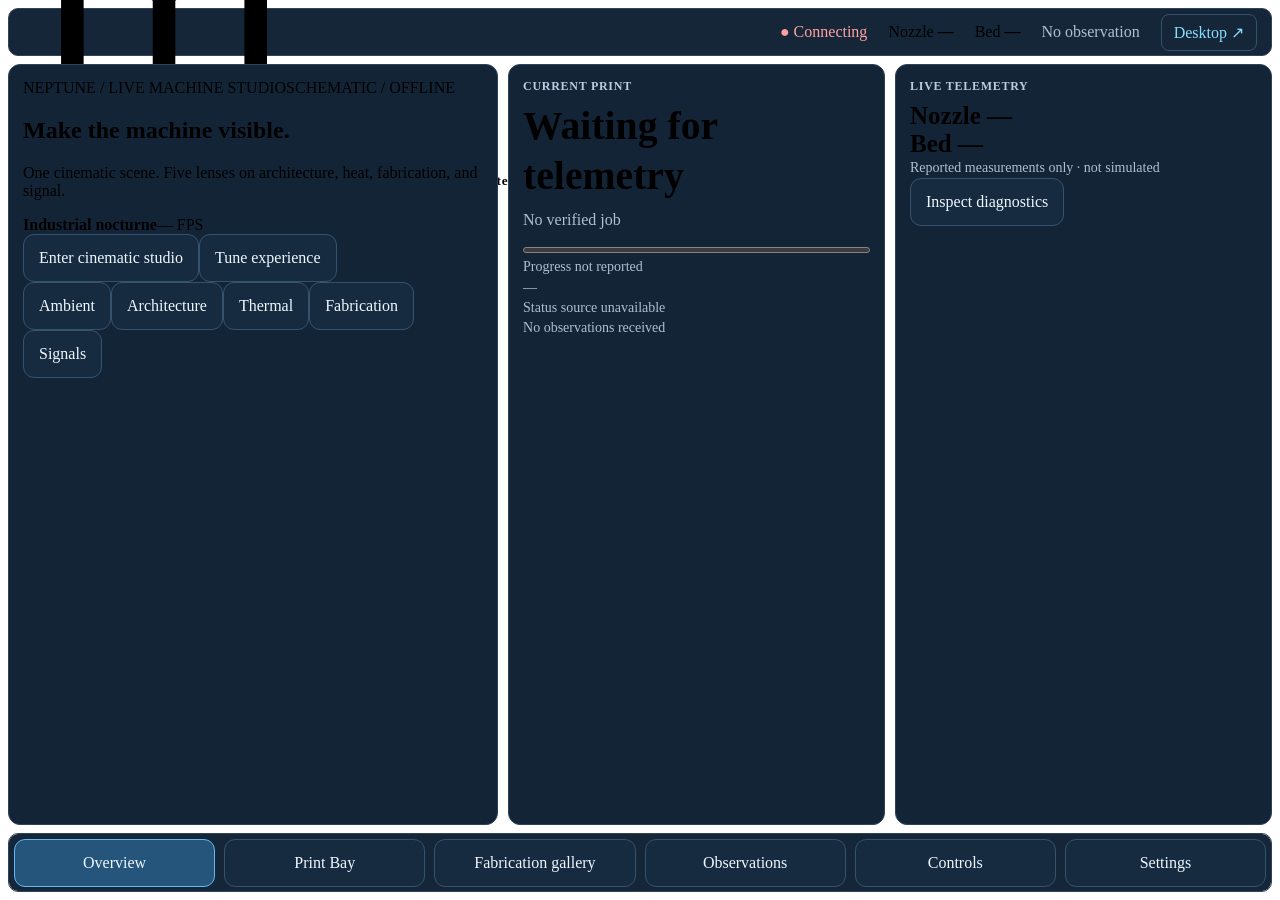
==== integrations/mks-wifi/src/mks_wifi_bridge/static/hmi.html @ a1d545db "feat(print-bay): deliver verified archived stages through confirmed USB-owner local storage" ====
<!doctype html>
<html lang="en">
<head>
<meta charset="utf-8">
<meta name="viewport" content="width=device-width, initial-scale=1, viewport-fit=cover">
<meta name="theme-color" content="#09131e">
<title>Neptune Observatory · Waveshare HMI</title>
<link rel="stylesheet" href="/static/observatory_theme.css">
<link rel="stylesheet" href="/static/hmi_theme.css">
<style>
*{box-sizing:border-box}body{margin:0;overflow:hidden}button,input{font:inherit}button{cursor:pointer;min-height:48px;border:1px solid #35536c;background:#172b40;color:#eef7ff;border-radius:11px;padding:6px 15px;touch-action:manipulation}button:focus-visible,a:focus-visible{outline:3px solid #6bcbff;outline-offset:2px}button[aria-current="page"]{background:#25557b;border-color:#60b8f5}
#app{width:100vw;height:100dvh;min-height:280px;display:grid;grid-template-rows:48px minmax(0,1fr) 59px;gap:8px;padding:8px}
header{display:flex;align-items:center;justify-content:space-between;gap:14px;padding:0 14px;background:#152638;border:1px solid #2e445c;border-radius:10px;white-space:nowrap;min-width:0}
.brand{font-weight:800;letter-spacing:.05em}.muted{color:#acc1d2}.topdata{display:flex;align-items:center;gap:21px;font-size:16px;min-width:0}.topdata span{white-space:nowrap}
header a{color:#89dbff;text-decoration:none;border:1px solid #35536c;border-radius:8px;padding:8px 12px}
#health[data-state="live"]{color:#63e6ad}#health[data-state="offline"]{color:#ff9f9f}#health[data-state="stale"]{color:#fbd078}
main{min-height:0;overflow:hidden}.view{height:100%;display:none;min-height:0}.view.active{display:grid}
#view-overview{grid-template-columns:1.3fr 1fr 1fr;gap:10px}.tile{background:#142437;border:1px solid #2c4359;border-radius:12px;padding:14px;min-width:0;overflow:hidden}
.heading{margin:0 0 8px;color:#b7cde0;text-transform:uppercase;font-size:12px;font-weight:750;letter-spacing:.06em}
.hero{font-size:clamp(27px,3.1vw,40px);font-weight:750;line-height:1.25;font-variant-numeric:tabular-nums;overflow:hidden;text-overflow:ellipsis}
.value{font-size:25px;font-weight:750;white-space:nowrap}.detail{font-size:14px;color:#abc0d2;line-height:1.45}.filename{overflow:hidden;white-space:nowrap;text-overflow:ellipsis;font-size:16px;margin:10px 0}
progress{width:100%;height:12px;accent-color:#5bd4ac}
#view-models{grid-template-rows:auto minmax(0,1fr);gap:6px}.models-head,.observations-head{display:flex;align-items:center;justify-content:space-between;min-width:0;gap:12px}.models-head .heading,.observations-head .heading{margin:0}#model-count{font-size:13px}
#models{display:flex;align-items:stretch;gap:12px;min-height:0;overflow-x:auto;overflow-y:hidden;scroll-snap-type:x mandatory;overscroll-behavior-x:contain;touch-action:pan-x;scrollbar-width:thin;padding:2px 3px 10px}
.model{flex:0 0 255px;max-width:34vw;min-width:190px;scroll-snap-align:start;display:grid;grid-template-rows:minmax(0,1fr) auto auto;padding:9px;gap:4px;border:1px solid #344e68;border-radius:12px;background:#16283a;overflow:hidden;cursor:pointer}
.model.selected{border-color:#65c8ff;background:#1b3952}.model img,.model-placeholder{width:100%;height:100%;min-height:0;object-fit:contain;background:#0c1927;border-radius:7px;display:grid;place-items:center}.model-placeholder{font-size:40px;color:#7894ab}
.model strong{font-size:15px;overflow:hidden;text-overflow:ellipsis;white-space:nowrap}.model small{font-size:12px;color:#b7cada;white-space:nowrap;overflow:hidden;text-overflow:ellipsis}
#view-observations{grid-template-columns:minmax(0,2.2fr) minmax(245px,1fr);gap:10px}
.graph-wrap{height:calc(100% - 25px);min-height:0}#chart{width:100%;height:100%}.legend{font-size:13px;color:#b6c9da}.legend b{color:#7bd1ff}.legend b.bed{color:#f8b879}
#view-controls{grid-template-columns:repeat(3,minmax(0,1fr));gap:10px}.control-card{display:flex;flex-direction:column;justify-content:space-between;gap:8px}.control-card .detail{font-size:13px}.control-card a{display:inline-flex;align-items:center;justify-content:center;min-height:48px;border:1px solid #3e6b89;border-radius:9px;background:#224460;color:#fff;text-decoration:none;font-weight:650}
nav{display:flex;gap:9px;align-items:center;justify-content:center;background:#152638;border:1px solid #2e445c;border-radius:10px;padding:5px}nav button{flex:1;max-width:250px}
#login{position:fixed;inset:0;background:#07111be8;display:none;place-items:center;z-index:20;padding:20px}#login.visible{display:grid}#login form{max-width:460px;width:100%;padding:25px;background:#172b40;border:1px solid #476780;border-radius:14px;display:grid;gap:13px}#login input{min-height:50px;padding:10px;background:#0d1b29;color:#fff;border:1px solid #476780;border-radius:9px}#login p{margin:0;color:#b6cddd;font-size:14px}#login-error{color:#ffaaaa!important}

.model { position:relative; }
.model .render-pill { position:absolute;top:12px;left:12px;padding:5px 8px;border-radius:7px;background:#0c2133d9;border:1px solid #446d85;color:#bceaff;font-size:11px;font-weight:700;pointer-events:none; }
.model .model-placeholder { min-height:100px; }
#model-inspector{width:calc(100vw - 32px);max-width:none;height:calc(100dvh - 22px);max-height:none;margin:auto;border:1px solid #486782;border-radius:16px;background:#0c1d2b;color:#eff7ff;padding:10px;overflow:hidden}
#model-inspector::backdrop{background:#020711d9;backdrop-filter:blur(5px)}
.inspector-shell{height:100%;min-height:0;display:grid;grid-template-columns:minmax(0,3fr) minmax(240px,1fr);gap:11px}
.inspector-canvas{position:relative;min-height:0;border:1px solid #28445b;border-radius:11px;background:#091927;overflow:hidden}
#model-viewer-host{position:absolute;inset:0;width:100%;height:100%}
#inspector-image{width:100%;height:100%;object-fit:contain}
.inspector-panel{min-width:0;display:flex;flex-direction:column;gap:8px;overflow-y:auto}
.inspector-panel h2{margin:0;overflow-wrap:anywhere;font-size:17px}
.inspector-panel p{margin:0;font-size:12px;color:#a9c2d3}
.inspector-actions{display:flex;gap:6px;flex-wrap:wrap}
.inspector-actions button{min-height:42px;padding:7px 11px}
#inspector-close{margin-top:auto;border-color:#6486a0}
@media(max-width:700px){.inspector-shell{grid-template-columns:2fr 1fr}.inspector-panel{font-size:12px}.inspector-actions button{min-height:38px}}
@media(max-width:950px){.topdata{gap:10px;font-size:13px}.brand{font-size:13px}#view-overview{grid-template-columns:1.15fr 1fr 1fr}.tile{padding:10px}.hero{font-size:25px}.value{font-size:20px}.detail{font-size:12px}.model{flex-basis:220px}}
@media(max-height:330px){#app{grid-template-rows:42px minmax(0,1fr) 48px;gap:5px;padding:5px}button,nav button{min-height:40px}.tile{padding:8px}}
main{touch-action:pan-y;user-select:none}input{user-select:text}#view-print-bay{overflow:hidden}#print-bay-frame{width:100%;height:100%;border:0}nav{overflow-x:auto;justify-content:flex-start}nav button{white-space:nowrap;min-width:150px;max-width:none}#view-controls .tile{overflow-y:auto;overscroll-behavior:contain}dialog{max-height:calc(100dvh - 16px)}
#models[data-layout="chronology"]{display:grid;grid-template-rows:repeat(3,minmax(0,1fr));overflow:hidden;padding:0;gap:5px}
.archive-lane{display:grid;grid-template-columns:105px minmax(0,1fr) 92px;gap:7px;min-height:0;align-items:stretch}.archive-lane h3{font-size:12px;align-self:center;margin:0}.archive-track{display:flex;gap:8px;overflow-x:auto;overflow-y:hidden;touch-action:pan-x;min-height:0;scroll-snap-type:x proximity}.archive-track .model{flex:0 0 255px;min-width:230px;grid-template-columns:68px minmax(0,1fr);grid-template-rows:1fr 1fr;padding:5px;height:100%;gap:3px 7px}.archive-track .model img,.archive-track .model .model-placeholder{grid-row:1/3;width:68px;height:100%;object-fit:contain}.archive-track .model strong{align-self:end;font-size:13px}.archive-track .model small{align-self:start;font-size:10px}.archive-track .render-pill{display:none}.archive-track .model strong{grid-column:2;grid-row:1}.archive-track .model small{grid-column:2;grid-row:2}.archive-track .model img,.archive-track .model .model-placeholder{grid-column:1;grid-row:1/3;max-height:60px}.archive-pages{display:flex;align-items:center;gap:4px}.archive-pages button{min-width:42px;padding:4px;font-size:12px}
</style>
<script type="importmap">{"imports":{"three":"/static/vendor/three.module.js"}}</script>
</head>
<body>
<div id="hmi-ambience" aria-hidden="true"></div>
<div id="idle-overlay" hidden aria-hidden="true" aria-label="Cinematic machine study">
 <div class="cinema-brand">NEPTUNE OBSERVATORY <span>Machine study · schematic</span></div>
 <div class="cinema-caption"><span class="cinema-kicker">FORM / MOTION / FABRICATION</span><strong id="cinema-shot">The architecture of motion</strong><span id="cinema-telemetry">Telemetry unavailable</span></div>
 <button id="cinema-wake" type="button">Touch to return to your workspace <span>↗</span></button>
</div>
<div id="app">
<header><span class="brand"><svg class="brandmark" viewBox="0 0 40 44" aria-hidden="true"><path d="M20 3v36M20 17 7 8v20a13 13 0 0 0 26 0V8L20 17Z" fill="none" stroke="currentColor" stroke-width="3.2" stroke-linecap="round" stroke-linejoin="round"/><path d="m20 3-5 8h10l-5-8Z" fill="currentColor"/></svg><span>Neptune Observatory<small>Printer workspace</small></span></span><div class="topdata"><span id="health" data-state="offline">● Connecting</span><span>Nozzle <b id="nozzle">—</b></span><span>Bed <b id="bed">—</b></span><span id="age" class="muted">No observation</span><a href="/">Desktop ↗</a></div></header>
<main>
<section id="view-overview" class="view active" aria-label="Printer overview and live cinematic studio">
 <article class="card tile studio-hero" aria-label="Featured machine sculpture">
  <div class="studio-topline"><span>NEPTUNE / LIVE MACHINE STUDIO</span><span id="studio-phase">SCHEMATIC / OFFLINE</span></div>
  <div class="studio-copy"><h2>Make the machine visible.</h2><p>One cinematic scene. Five lenses on architecture, heat, fabrication, and signal.</p></div>
  <div class="studio-readout"><strong id="studio-mode">Industrial nocturne</strong><span id="studio-fps">— FPS</span></div>
  <div class="studio-actions"><button id="home-cinema" type="button">Enter cinematic studio</button><button id="home-settings" type="button">Tune experience</button></div>
  <div class="studio-modes" aria-label="Preview visual modes"><button data-preview-mode="ambient" type="button">Ambient</button><button data-preview-mode="architecture" type="button">Architecture</button><button data-preview-mode="thermodynamics" type="button">Thermal</button><button data-preview-mode="fabrication" type="button">Fabrication</button><button data-preview-mode="intelligence" type="button">Signals</button></div>
 </article>
 <article class="card tile"><h2 class="heading">Current print</h2><div id="job-state" class="hero">Waiting for telemetry</div><div id="job-file" class="filename muted">No verified job</div><progress id="progress" value="0" max="100"></progress><div id="job-meta" class="detail">Progress not reported</div><div id="printer-state" class="detail">—</div><div id="printer-source" class="detail">Status source unavailable</div><div id="observed" class="detail">No observations received</div></article>
 <article class="card tile"><h2 class="heading">Live telemetry</h2><div class="value">Nozzle <span id="nozzle-large">—</span></div><div class="value">Bed <span id="bed-large">—</span></div><div class="detail">Reported measurements only · not simulated</div><button type="button" id="overview-observations">Inspect diagnostics</button></article>
</section>
<section id="view-print-bay" class="view" aria-label="Staged manufacturing artifacts"><div class="embedded-toolbar"><strong>PRINT BAY / STAGED ARTIFACTS</strong><span id="bay-source">Backend unverified</span><span>Submission requires existing operator confirmation</span></div><iframe id="print-bay-frame" title="Print Bay staged 3D models" src="/print-bay?presentation=hmi"></iframe></section>
<section id="view-models" class="view" aria-label="Models and print files">
 <div class="models-head"><h2 class="heading">Fabrication gallery</h2><select id="storage-provider" aria-label="Storage provider"><option value="all">All storage</option><option value="archive">Chronological archive</option><option value="discovered">SD discovery</option><option value="history">Print history · newest first</option><option value="unprinted">Unprinted archive · newest first</option><option value="printer_sd">Printer SD</option><option value="native_cache">SD cache</option><option value="local">OctoPrint / local</option></select><span id="model-count" class="muted">Loading cached index…</span><input id="model-filter" type="search" aria-label="Filter print files" placeholder="Filter files…" autocomplete="off"><button id="archive-files" type="button">Preserve local files</button><button id="refresh-files" type="button">Refresh listing</button><button id="import-gcode" type="button">Import G-code</button><input id="import-gcode-files" type="file" accept=".gcode,.gco,.gc,.g" multiple hidden aria-label="Choose local G-code files"><span id="sd-import-status" class="muted" role="status">Checking local import…</span></div>
 <div id="models" aria-label="Horizontally scrollable file previews" tabindex="0"><div class="card tile">Loading files…</div></div>
</section>
<section id="view-observations" class="view" aria-label="Printer observations">
 <article class="card tile"><div class="observations-head"><h2 class="heading">Temperature observations</h2><span class="legend"><b>●</b> Nozzle &nbsp; <b class="bed">●</b> Bed</span></div><div class="graph-wrap"><svg id="chart" viewBox="0 0 700 230" preserveAspectRatio="none" role="img" aria-label="Observed nozzle and bed temperature history"><text x="28" y="118" fill="#abc1d2">Waiting for observed temperature samples</text></svg></div></article>
 <article class="card tile"><h2 class="heading">Observation integrity</h2><div id="integrity" class="hero">Waiting</div><div id="observations-note" class="detail">Only samples reported by the Observatory are charted. Missing data are not simulated.</div><div class="diagnostics-grid" aria-label="Live WebGL renderer performance"><span>FPS <strong id="diag-fps">—</strong></span><span>Render <strong id="diag-frame">—</strong></span><span>Scale <strong id="diag-scale">—</strong></span><span>Draws <strong id="diag-draw">—</strong></span><span>Geometry <strong id="diag-geometry">—</strong></span><span>Textures <strong id="diag-textures">—</strong></span></div><div class="diagnostics-footer"><span id="diag-mode">—</span> · <span id="diag-profile">—</span> · <span id="diag-signal">Offline</span></div></article>
</section>
<section id="view-controls" class="view" aria-label="Machine operations and file management"><iframe id="operations-frame" title="Shared Observatory machine controls and files"></iframe></section>
<section id="view-settings" class="view" aria-label="HMI appearance and visual experience settings">
 <article class="card tile settings-panel"><h2 class="heading">Experience</h2><label class="setting-check"><input id="hmi-idle-enabled" type="checkbox" checked> Cinematic idle enabled</label><label>Idle timeout <select id="hmi-idle-timeout"><option value="30">30 seconds</option><option value="60">1 minute</option><option value="150" selected>2½ minutes</option><option value="300">5 minutes</option><option value="600">10 minutes</option></select></label><label>Visual mode <select id="hmi-mode"><option value="auto">Automatic choreography</option><option value="ambient">Ambient</option><option value="architecture">Architecture</option><option value="thermodynamics">Thermodynamics</option><option value="fabrication">Fabrication</option><option value="intelligence">Intelligence</option></select></label></article>
 <article class="card tile settings-panel"><h2 class="heading">Rendering and effects</h2><label>GPU profile <select id="hmi-profile"><option value="low">Low · Raspberry Pi</option><option value="balanced" selected>Balanced · adaptive</option><option value="cinematic">Cinematic · high detail</option></select></label><label class="setting-check"><input id="hmi-telemetry-effects" type="checkbox" checked> Telemetry-reactive effects</label><label class="setting-check"><input id="hmi-adaptive-quality" type="checkbox" checked> Adaptive resolution</label><div class="settings-note">All geometry remains schematic unless source-qualified. These options never send printer commands.</div></article>
 <article class="card tile settings-panel settings-actions"><h2 class="heading">Studio and diagnostics</h2><p id="ingestion-status" class="detail" role="status">Checking file handoffs…</p><p class="detail">Try a mode immediately, even while offline. Live data are never invented.</p><button id="settings-preview" type="button" class="primary-action">Launch cinematic preview</button><button id="settings-reset" type="button">Restore defaults</button><p id="settings-status" role="status" class="detail">Preferences are local to this display</p><p class="detail">See Observations for frame rate, draw calls, GPU memory and source freshness.</p></article>
</section>
</main>
<nav aria-label="HMI views"><button data-go="overview" aria-current="page">Overview</button><button data-go="print-bay">Print Bay</button><button data-go="models">Fabrication gallery</button><button data-go="observations">Observations</button><button data-go="controls">Controls</button><button data-go="settings">Settings</button></nav>
</div>
<div id="login"><form id="login-form"><strong>Neptune Observatory authentication</strong><p>Use your existing Observatory access token. Credentials are exchanged for the existing HttpOnly session cookie and are not stored by this HMI.</p><input id="token" type="password" autocomplete="current-password" required aria-label="Observatory access token"><p id="login-error" role="alert"></p><button type="submit">Connect</button></form></div>
<dialog id="model-inspector" aria-label="Three-dimensional model inspection">
 <div class="inspector-shell">
  <div class="inspector-canvas"><img id="inspector-image" alt="Rendered G-code geometry"><div id="model-viewer-host" hidden></div></div>
  <div class="inspector-panel">
   <h2 id="inspector-title">Model</h2>
   <p id="inspector-details">G-code-derived filament representation; not a CAD solid.</p>
   <p id="lifecycle-details" class="detail"></p><p id="inspector-status" role="status">Loading geometry…</p>
   <div class="inspector-actions"><button type="button" data-view-angle="iso">Isometric</button><button type="button" data-view-angle="top">Top</button><button type="button" data-view-angle="front">Front</button></div>
   <p>Drag to orbit · pinch to zoom. Selection never starts a print.</p><p id="native-sd-status" role="status"></p><button id="retrieve-sd" type="button" hidden>Retrieve SD file</button><button id="cancel-sd" type="button" hidden>Cancel retrieval</button><button id="copy-sd-local" type="button" hidden>Copy verified file to OctoPrint</button><button id="factory-select-file" type="button" hidden>Select on USB · no print</button><button id="manage-model" type="button">Manage files &amp; print</button>
   <button id="print-again" type="button" hidden>Print again · stage copy</button><button id="inspector-close" type="button">Close</button>
  </div>
 </div>
</dialog>
<script src="/static/hmi.js" defer></script>
<script type="module" src="/static/hmi_ambience.js"></script>
<script type="module" src="/static/hmi_idle.js"></script>
<script type="module" src="/static/hmi_settings.js"></script>
</body></html>
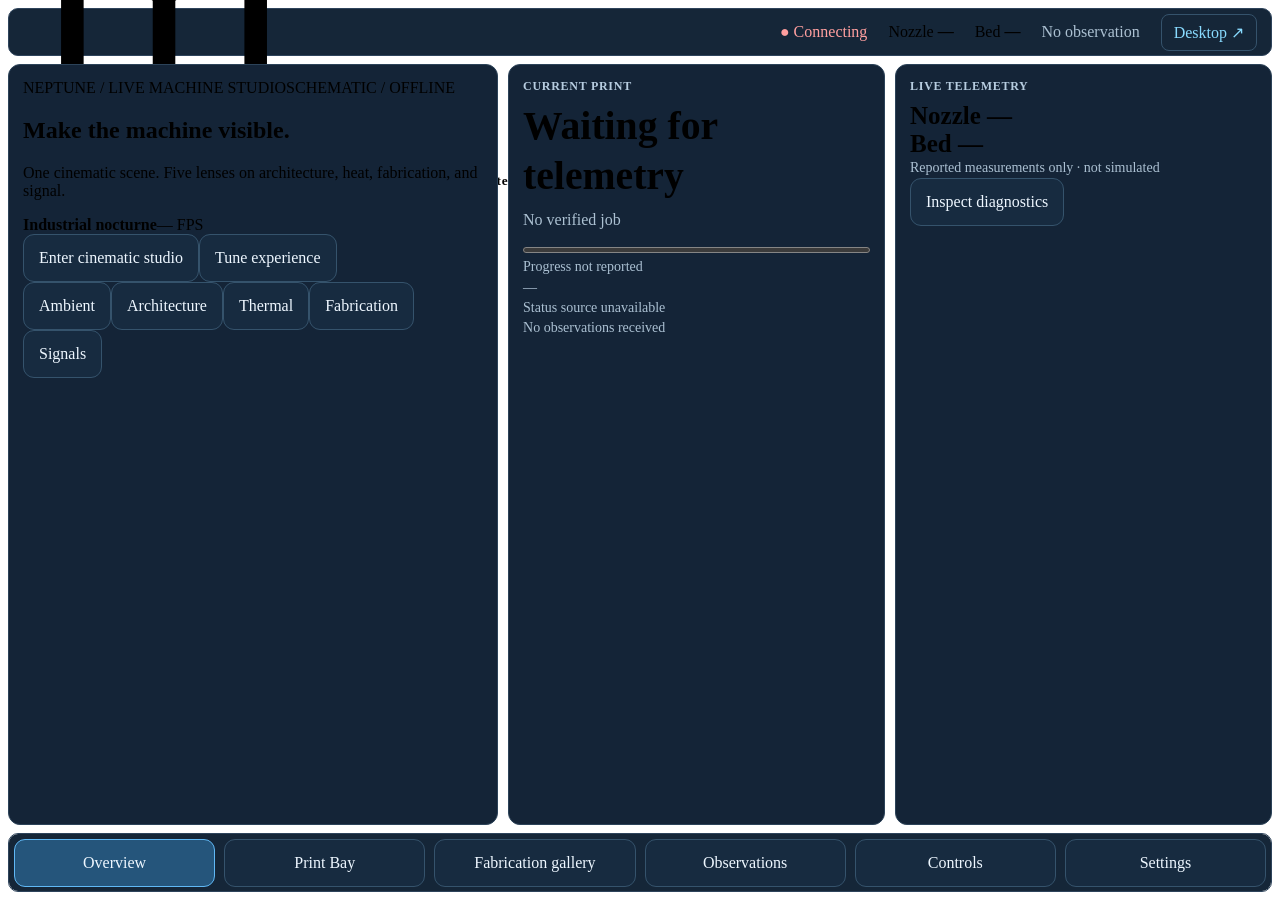
==== commit 7548da24: "feat(history): preserve execution events and independent operator quality assessments" ====
--- a/integrations/mks-wifi/src/mks_wifi_bridge/static/hmi.html
+++ b/integrations/mks-wifi/src/mks_wifi_bridge/static/hmi.html
@@ -101,7 +101,7 @@
   <div class="inspector-panel">
    <h2 id="inspector-title">Model</h2>
    <p id="inspector-details">G-code-derived filament representation; not a CAD solid.</p>
-   <p id="lifecycle-details" class="detail"></p><p id="inspector-status" role="status">Loading geometry…</p>
+   <p id="lifecycle-details" class="detail"></p><p id="execution-record" class="detail"></p><div id="execution-quality" hidden><label>Physical quality <select id="quality-result"><option value="unassessed">Unassessed</option><option value="accepted">Accepted</option><option value="rejected">Rejected</option></select></label><input id="quality-notes" maxlength="2000" placeholder="Operator notes (optional)"><button id="save-quality" type="button">Save assessment</button></div><p id="inspector-status" role="status">Loading geometry…</p>
    <div class="inspector-actions"><button type="button" data-view-angle="iso">Isometric</button><button type="button" data-view-angle="top">Top</button><button type="button" data-view-angle="front">Front</button></div>
    <p>Drag to orbit · pinch to zoom. Selection never starts a print.</p><p id="native-sd-status" role="status"></p><button id="retrieve-sd" type="button" hidden>Retrieve SD file</button><button id="cancel-sd" type="button" hidden>Cancel retrieval</button><button id="copy-sd-local" type="button" hidden>Copy verified file to OctoPrint</button><button id="factory-select-file" type="button" hidden>Select on USB · no print</button><button id="manage-model" type="button">Manage files &amp; print</button>
    <button id="print-again" type="button" hidden>Print again · stage copy</button><button id="inspector-close" type="button">Close</button>
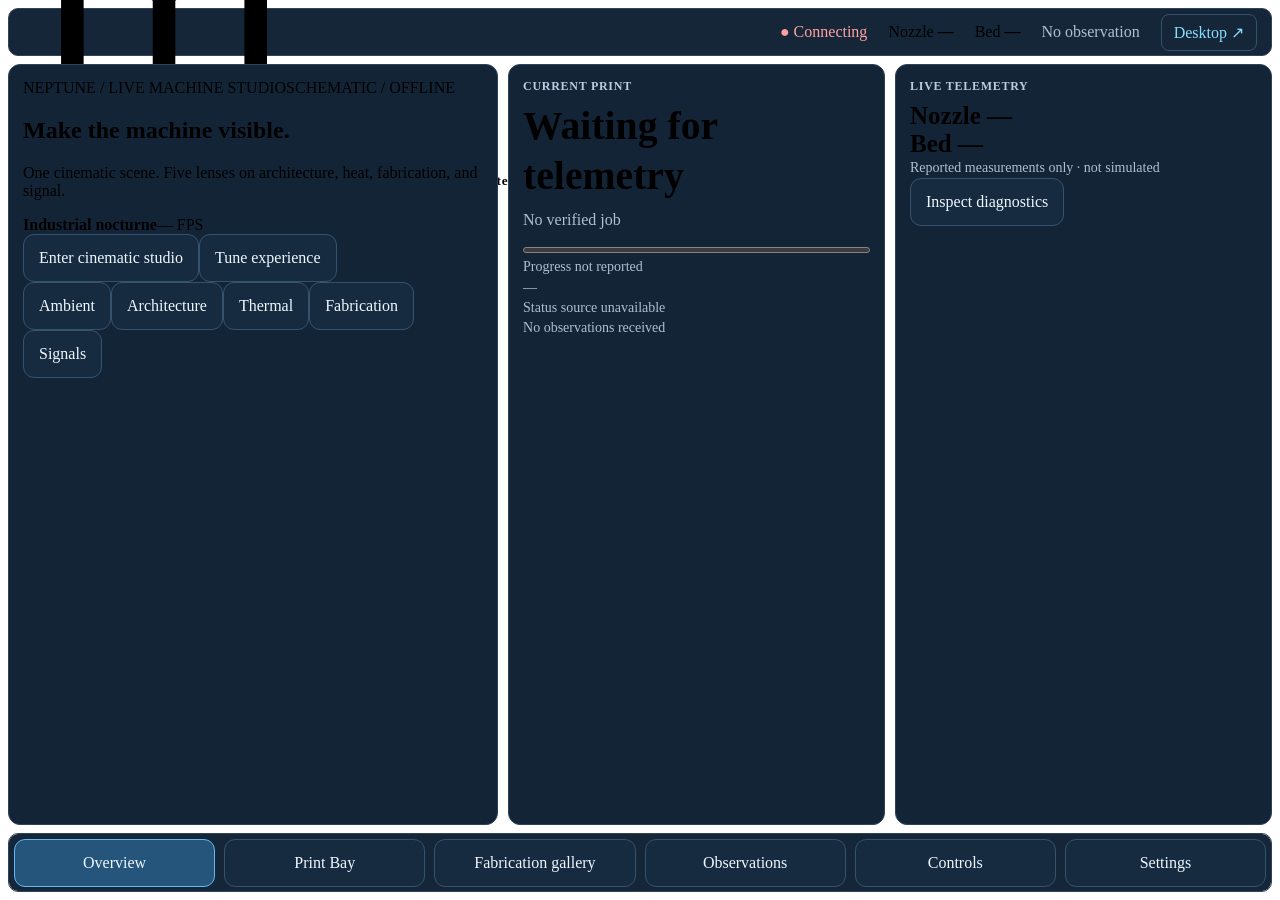
==== commit 8dfef3a3: "Frame reconstructed parts using slicer features while preserving all toolpaths" ====
--- a/integrations/mks-wifi/src/mks_wifi_bridge/static/hmi.html
+++ b/integrations/mks-wifi/src/mks_wifi_bridge/static/hmi.html
@@ -39,19 +39,31 @@
 .inspector-shell{height:100%;min-height:0;display:grid;grid-template-columns:minmax(0,3fr) minmax(240px,1fr);gap:11px}
 .inspector-canvas{position:relative;min-height:0;border:1px solid #28445b;border-radius:11px;background:#091927;overflow:hidden}
 #model-viewer-host{position:absolute;inset:0;width:100%;height:100%}
-#inspector-image{width:100%;height:100%;object-fit:contain}
-.inspector-panel{min-width:0;display:flex;flex-direction:column;gap:8px;overflow-y:auto}
+#inspector-image{width:100%;height:100%;object-fit:contain}#inspector-image[hidden],#inspector-empty[hidden]{display:none}#inspector-empty{position:absolute;inset:0;display:flex;flex-direction:column;align-items:center;justify-content:center;text-align:center;padding:35px;gap:15px;color:#aec7d8}#inspector-empty strong{font-size:24px;color:#e0edf5}#inspector-empty p{max-width:480px;font-size:14px;line-height:1.5;margin:0}
+.inspector-panel{min-width:0;min-height:0;display:flex;flex-direction:column;gap:8px;overflow:hidden}.inspector-content{display:flex;flex-direction:column;gap:8px;min-height:0;flex:1;overflow-y:auto;overscroll-behavior:contain}.inspector-content>*{flex-shrink:0}
 .inspector-panel h2{margin:0;overflow-wrap:anywhere;font-size:17px}
 .inspector-panel p{margin:0;font-size:12px;color:#a9c2d3}
 .inspector-actions{display:flex;gap:6px;flex-wrap:wrap}
 .inspector-actions button{min-height:42px;padding:7px 11px}
-#inspector-close{margin-top:auto;border-color:#6486a0}
+#inspector-close{flex-shrink:0;min-height:42px;border-color:#6486a0}
 @media(max-width:700px){.inspector-shell{grid-template-columns:2fr 1fr}.inspector-panel{font-size:12px}.inspector-actions button{min-height:38px}}
 @media(max-width:950px){.topdata{gap:10px;font-size:13px}.brand{font-size:13px}#view-overview{grid-template-columns:1.15fr 1fr 1fr}.tile{padding:10px}.hero{font-size:25px}.value{font-size:20px}.detail{font-size:12px}.model{flex-basis:220px}}
 @media(max-height:330px){#app{grid-template-rows:42px minmax(0,1fr) 48px;gap:5px;padding:5px}button,nav button{min-height:40px}.tile{padding:8px}}
 main{touch-action:pan-y;user-select:none}input{user-select:text}#view-print-bay{overflow:hidden}#print-bay-frame{width:100%;height:100%;border:0}nav{overflow-x:auto;justify-content:flex-start}nav button{white-space:nowrap;min-width:150px;max-width:none}#view-controls .tile{overflow-y:auto;overscroll-behavior:contain}dialog{max-height:calc(100dvh - 16px)}
-#models[data-layout="chronology"]{display:grid;grid-template-rows:repeat(3,minmax(0,1fr));overflow:hidden;padding:0;gap:5px}
-.archive-lane{display:grid;grid-template-columns:105px minmax(0,1fr) 92px;gap:7px;min-height:0;align-items:stretch}.archive-lane h3{font-size:12px;align-self:center;margin:0}.archive-track{display:flex;gap:8px;overflow-x:auto;overflow-y:hidden;touch-action:pan-x;min-height:0;scroll-snap-type:x proximity}.archive-track .model{flex:0 0 255px;min-width:230px;grid-template-columns:68px minmax(0,1fr);grid-template-rows:1fr 1fr;padding:5px;height:100%;gap:3px 7px}.archive-track .model img,.archive-track .model .model-placeholder{grid-row:1/3;width:68px;height:100%;object-fit:contain}.archive-track .model strong{align-self:end;font-size:13px}.archive-track .model small{align-self:start;font-size:10px}.archive-track .render-pill{display:none}.archive-track .model strong{grid-column:2;grid-row:1}.archive-track .model small{grid-column:2;grid-row:2}.archive-track .model img,.archive-track .model .model-placeholder{grid-column:1;grid-row:1/3;max-height:60px}.archive-pages{display:flex;align-items:center;gap:4px}.archive-pages button{min-width:42px;padding:4px;font-size:12px}
+body:has(#view-models.active) #app{grid-template-rows:42px minmax(0,1fr) 43px;gap:6px}
+body:has(#view-models.active) nav button{min-height:40px;padding:3px 10px;min-width:110px}
+#view-models .models-head button{min-height:38px;padding:4px 9px;font-size:12px}#view-models #sd-import-status{max-width:100px;font-size:10px}
+#models[data-layout="chronology"]{display:grid;grid-template-rows:minmax(0,1fr) minmax(0,1fr) 40px;overflow:hidden;padding:0;gap:5px}
+.archive-lane{display:grid;grid-template-columns:88px minmax(0,1fr) 88px;gap:7px;min-height:0;align-items:stretch}.archive-lane h3{font-size:11px;align-self:center;margin:0}
+.archive-track{display:flex;gap:8px;overflow-x:auto;overflow-y:hidden;touch-action:pan-x;min-height:0;scroll-snap-type:x proximity}
+.archive-track .model{position:relative;flex:0 0 154px;min-width:140px;grid-template-columns:1fr;grid-template-rows:minmax(0,1fr) 16px;padding:4px;gap:2px;height:100%}
+.archive-track .model img,.archive-track .model .model-placeholder{grid-column:1;grid-row:1;width:100%;height:100%;max-height:none}
+.archive-track .model strong{grid-column:1;grid-row:2;font-size:10px;align-self:center}
+.archive-track .model small{position:absolute;inset:5px auto auto 5px;max-width:calc(100% - 10px);padding:2px 4px;border-radius:5px;background:#071624e8;font-size:9px;color:#c5dfeb}
+.archive-track .model[data-execution="completed"] small{color:#78e3ae}.archive-track .model[data-execution="failed"] small{color:#ffa4a1}.archive-track .model[data-execution="cancelled"] small{color:#f1c67c}
+.archive-track .render-pill{display:none}.archive-pages{display:flex;align-items:center;gap:4px}.archive-pages button{min-width:42px;min-height:40px;padding:4px;font-size:12px}
+.archive-lane[data-collection="discovered"] .archive-track{font-size:11px;align-items:center}.archive-lane[data-collection="discovered"] .model{min-width:200px;height:36px;display:flex;align-items:center}.archive-lane[data-collection="discovered"] .model img,.archive-lane[data-collection="discovered"] .model .model-placeholder,.archive-lane[data-collection="discovered"] .model small{display:none}
+#model-tools label{display:block;margin:5px 0;font-size:12px}#model-tools select{max-width:100%}#model-tools button{min-height:40px;font-size:12px;margin:3px 0;width:100%}
 </style>
 <script type="importmap">{"imports":{"three":"/static/vendor/three.module.js"}}</script>
 </head>
@@ -78,7 +90,7 @@
 </section>
 <section id="view-print-bay" class="view" aria-label="Staged manufacturing artifacts"><div class="embedded-toolbar"><strong>PRINT BAY / STAGED ARTIFACTS</strong><span id="bay-source">Backend unverified</span><span>Submission requires existing operator confirmation</span></div><iframe id="print-bay-frame" title="Print Bay staged 3D models" src="/print-bay?presentation=hmi"></iframe></section>
 <section id="view-models" class="view" aria-label="Models and print files">
- <div class="models-head"><h2 class="heading">Fabrication gallery</h2><select id="storage-provider" aria-label="Storage provider"><option value="all">All storage</option><option value="archive">Chronological archive</option><option value="discovered">SD discovery</option><option value="history">Print history · newest first</option><option value="unprinted">Unprinted archive · newest first</option><option value="printer_sd">Printer SD</option><option value="native_cache">SD cache</option><option value="local">OctoPrint / local</option></select><span id="model-count" class="muted">Loading cached index…</span><input id="model-filter" type="search" aria-label="Filter print files" placeholder="Filter files…" autocomplete="off"><button id="archive-files" type="button">Preserve local files</button><button id="refresh-files" type="button">Refresh listing</button><button id="import-gcode" type="button">Import G-code</button><input id="import-gcode-files" type="file" accept=".gcode,.gco,.gc,.g" multiple hidden aria-label="Choose local G-code files"><span id="sd-import-status" class="muted" role="status">Checking local import…</span></div>
+ <div class="models-head"><h2 class="heading">Fabrication gallery</h2><select id="storage-provider" aria-label="Storage provider"><option value="all">All storage</option><option value="models">Models</option><option value="slicer_projects">3MF projects &amp; plates</option><option value="unassigned">Unassigned files</option><option value="archive">Chronological archive</option><option value="discovered">SD discovery</option><option value="history">Print history · newest first</option><option value="unprinted">Unprinted archive · newest first</option><option value="printer_sd">Printer SD</option><option value="native_cache">SD cache</option><option value="local">OctoPrint / local</option></select><span id="model-count" class="muted">Loading cached index…</span><input id="model-filter" type="search" aria-label="Filter print files" placeholder="Filter files…" autocomplete="off"><button id="new-model" type="button" hidden>New model</button><button id="archive-files" type="button">Preserve local files</button><button id="refresh-files" type="button">Refresh listing</button><button id="import-gcode" type="button">Import G-code</button><input id="import-gcode-files" type="file" accept=".gcode,.gco,.gc,.g" multiple hidden aria-label="Choose local G-code files"><span id="sd-import-status" class="muted" role="status">Checking local import…</span></div>
  <div id="models" aria-label="Horizontally scrollable file previews" tabindex="0"><div class="card tile">Loading files…</div></div>
 </section>
 <section id="view-observations" class="view" aria-label="Printer observations">
@@ -97,14 +109,14 @@
 <div id="login"><form id="login-form"><strong>Neptune Observatory authentication</strong><p>Use your existing Observatory access token. Credentials are exchanged for the existing HttpOnly session cookie and are not stored by this HMI.</p><input id="token" type="password" autocomplete="current-password" required aria-label="Observatory access token"><p id="login-error" role="alert"></p><button type="submit">Connect</button></form></div>
 <dialog id="model-inspector" aria-label="Three-dimensional model inspection">
  <div class="inspector-shell">
-  <div class="inspector-canvas"><img id="inspector-image" alt="Rendered G-code geometry"><div id="model-viewer-host" hidden></div></div>
-  <div class="inspector-panel">
+  <div class="inspector-canvas"><img id="inspector-image" alt="Artifact geometry preview" hidden><div id="inspector-empty" hidden><strong id="inspector-empty-title">Original bytes unavailable</strong><p id="inspector-empty-note">This is a directory entry. Original G-code is required to reconstruct a model.</p><button id="archive-original" type="button">Archive original G-code</button><input id="archive-original-file" type="file" accept=".gcode,.gco,.gc,.g" hidden></div><div id="model-viewer-host" hidden></div></div>
+  <div class="inspector-panel"><div class="inspector-content">
    <h2 id="inspector-title">Model</h2>
    <p id="inspector-details">G-code-derived filament representation; not a CAD solid.</p>
-   <p id="lifecycle-details" class="detail"></p><p id="execution-record" class="detail"></p><div id="execution-quality" hidden><label>Physical quality <select id="quality-result"><option value="unassessed">Unassessed</option><option value="accepted">Accepted</option><option value="rejected">Rejected</option></select></label><input id="quality-notes" maxlength="2000" placeholder="Operator notes (optional)"><button id="save-quality" type="button">Save assessment</button></div><p id="inspector-status" role="status">Loading geometry…</p>
-   <div class="inspector-actions"><button type="button" data-view-angle="iso">Isometric</button><button type="button" data-view-angle="top">Top</button><button type="button" data-view-angle="front">Front</button></div>
-   <p>Drag to orbit · pinch to zoom. Selection never starts a print.</p><p id="native-sd-status" role="status"></p><button id="retrieve-sd" type="button" hidden>Retrieve SD file</button><button id="cancel-sd" type="button" hidden>Cancel retrieval</button><button id="copy-sd-local" type="button" hidden>Copy verified file to OctoPrint</button><button id="factory-select-file" type="button" hidden>Select on USB · no print</button><button id="manage-model" type="button">Manage files &amp; print</button>
-   <button id="print-again" type="button" hidden>Print again · stage copy</button><button id="inspector-close" type="button">Close</button>
+   <p id="lifecycle-details" class="detail"></p><details id="slicer-detail" hidden><summary>3MF bodies, plates &amp; configuration</summary><div id="slicer-metadata"></div></details><details id="model-tools" hidden><summary>Model revisions &amp; authority</summary><label>Model <select id="registry-model"></select></label><label>Revision <select id="registry-revision"></select></label><label>Scope <select id="registry-role"><option value="native_design">Native design</option><option value="parameters">Parameters</option><option value="manufacturing_geometry">Manufacturing geometry</option><option value="slicer_configuration">Slicer configuration</option><option value="executable_gcode">Executable G-code</option><option value="as_built">As-built observation</option><option value="presentation">Presentation</option></select></label><button id="registry-attach" type="button">Attach representation</button><button id="registry-detach" type="button">Detach representation</button><button id="registry-hydrate" type="button">Archive this source</button><button id="registry-component" type="button">Add exact component revision</button><button id="registry-candidate" type="button">Propose authority</button><button id="registry-approve" type="button">Approve scoped authority</button><button id="registry-revision-new" type="button">Branch revision</button><button id="registry-baseline" type="button">Approve baseline</button><button id="registry-manifest" type="button">Export model manifest</button><button id="registry-manifest-import" type="button">Import declarations as candidates</button><input id="registry-manifest-file" type="file" accept=".json" hidden><p id="registry-detail" class="detail"></p><div id="registry-authorities"></div></details><p id="execution-record" class="detail"></p><div id="execution-identity" hidden><select id="execution-artifact"><option value="">Select archived original G-code</option></select><select id="execution-transport"><option value="unknown">Transport unknown</option><option value="native_sd">Native SD</option><option value="octoprint_usb">OctoPrint USB</option></select><button id="associate-execution" type="button">Record operator association</button></div><div id="execution-quality" hidden><label>Physical quality <select id="quality-result"><option value="unassessed">Unassessed</option><option value="accepted">Accepted</option><option value="rejected">Rejected</option></select></label><input id="quality-notes" maxlength="2000" placeholder="Operator notes (optional)"><button id="save-quality" type="button">Save assessment</button><button id="add-observation" type="button">Attach observation</button><input id="observation-file" type="file" accept=".jpg,.jpeg,.png,.mp4,.webm,.json" hidden><div id="observation-list"></div></div><p id="inspector-status" role="status">Loading geometry…</p>
+   <div id="geometry-presentation" hidden><label>Geometry <select id="geometry-mode"><option value="shaded">Shaded deposition</option><option value="layers">Layer section</option><option value="toolpath">Toolpath analysis</option></select></label><input id="geometry-range" type="range" min="0" max="100" value="100" aria-label="Section height or sampled toolpath extent"><p>G-code reconstruction · section and path range are inferred geometry, not recorded motion.</p></div><div class="inspector-actions"><button type="button" data-view-angle="iso">Isometric</button><button type="button" data-view-angle="top">Top</button><button type="button" data-view-angle="front">Front</button><button type="button" data-view-angle="all">All paths</button></div>
+   <p id="geometry-guide">Drag to orbit · pinch to zoom. Selection never starts a print.</p><p id="native-sd-status" role="status"></p><button id="retrieve-sd" type="button" hidden>Retrieve SD file</button><button id="cancel-sd" type="button" hidden>Cancel retrieval</button><button id="copy-sd-local" type="button" hidden>Copy verified file to OctoPrint</button><button id="factory-select-file" type="button" hidden>Select on USB · no print</button><button id="manage-model" type="button">Manage files &amp; print</button>
+   <button id="print-again" type="button" hidden>Print again · stage copy</button></div><button id="inspector-close" type="button">Close</button>
   </div>
  </div>
 </dialog>
